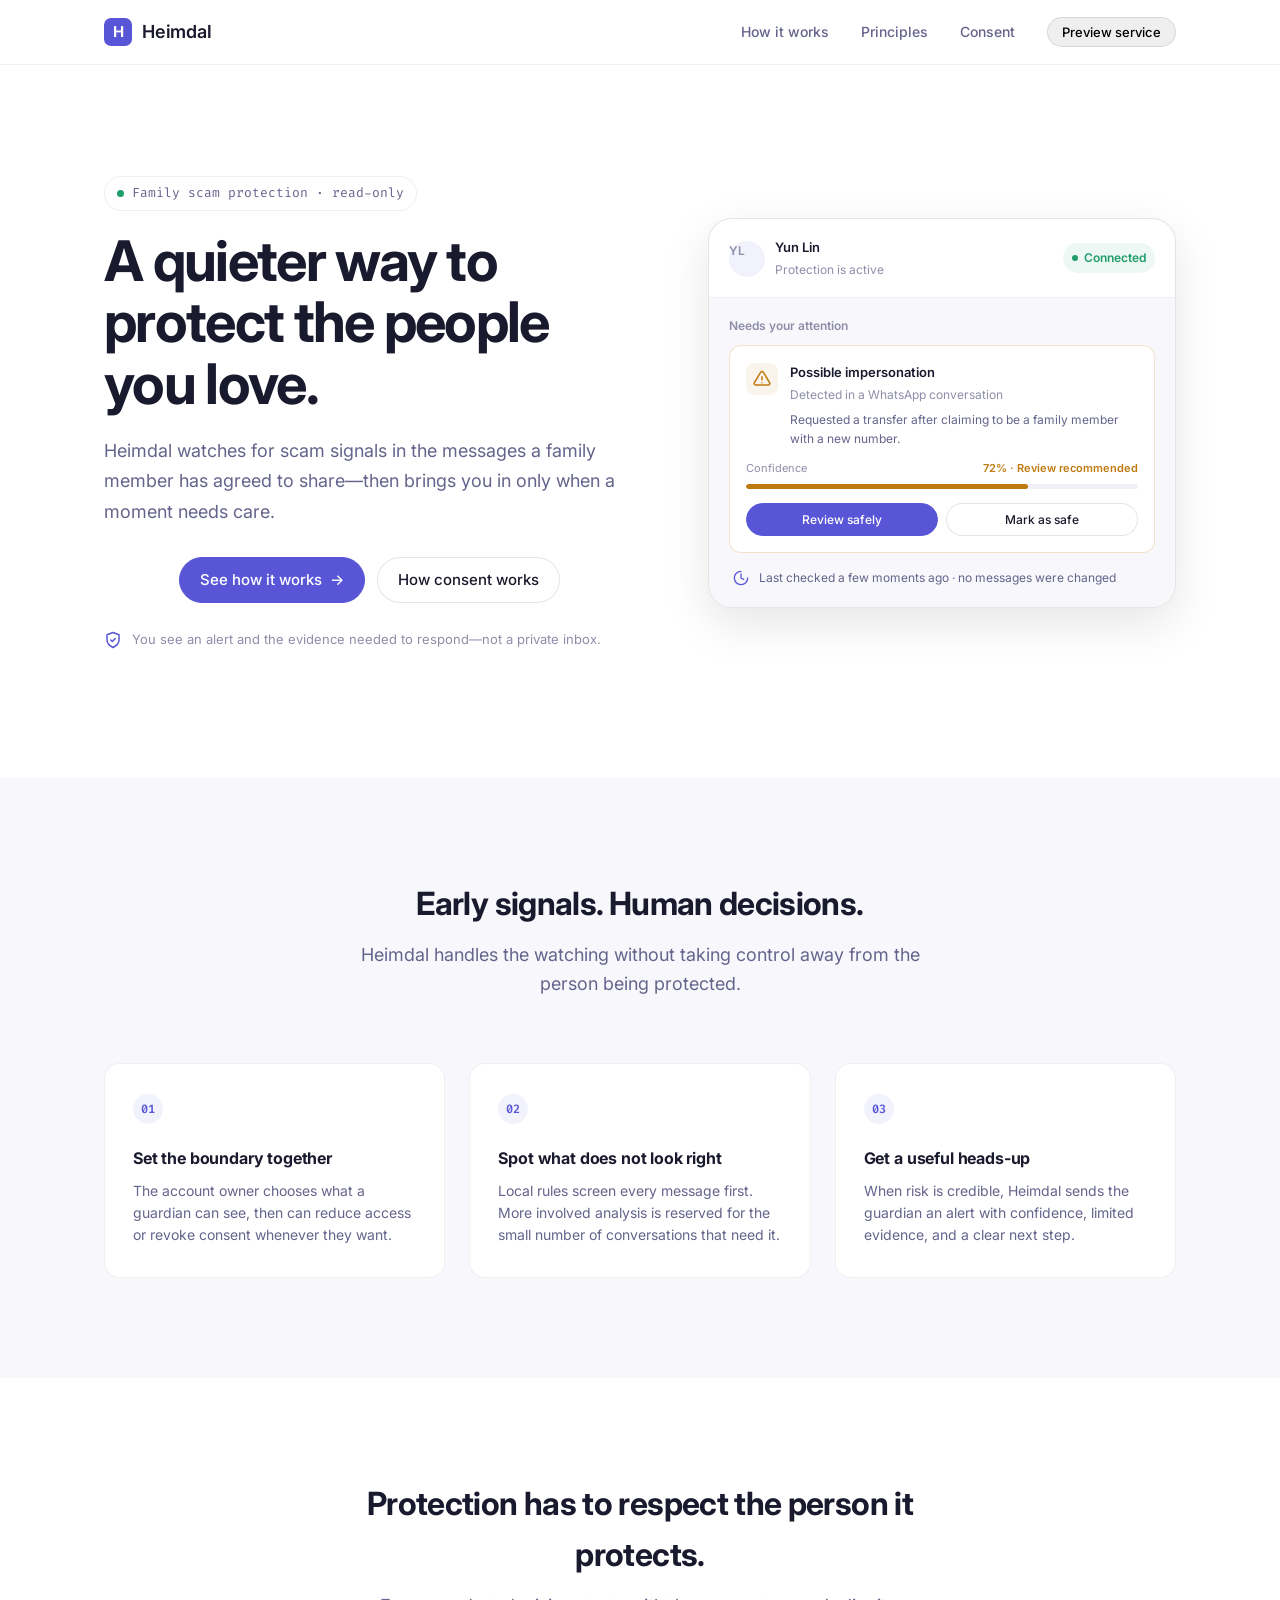
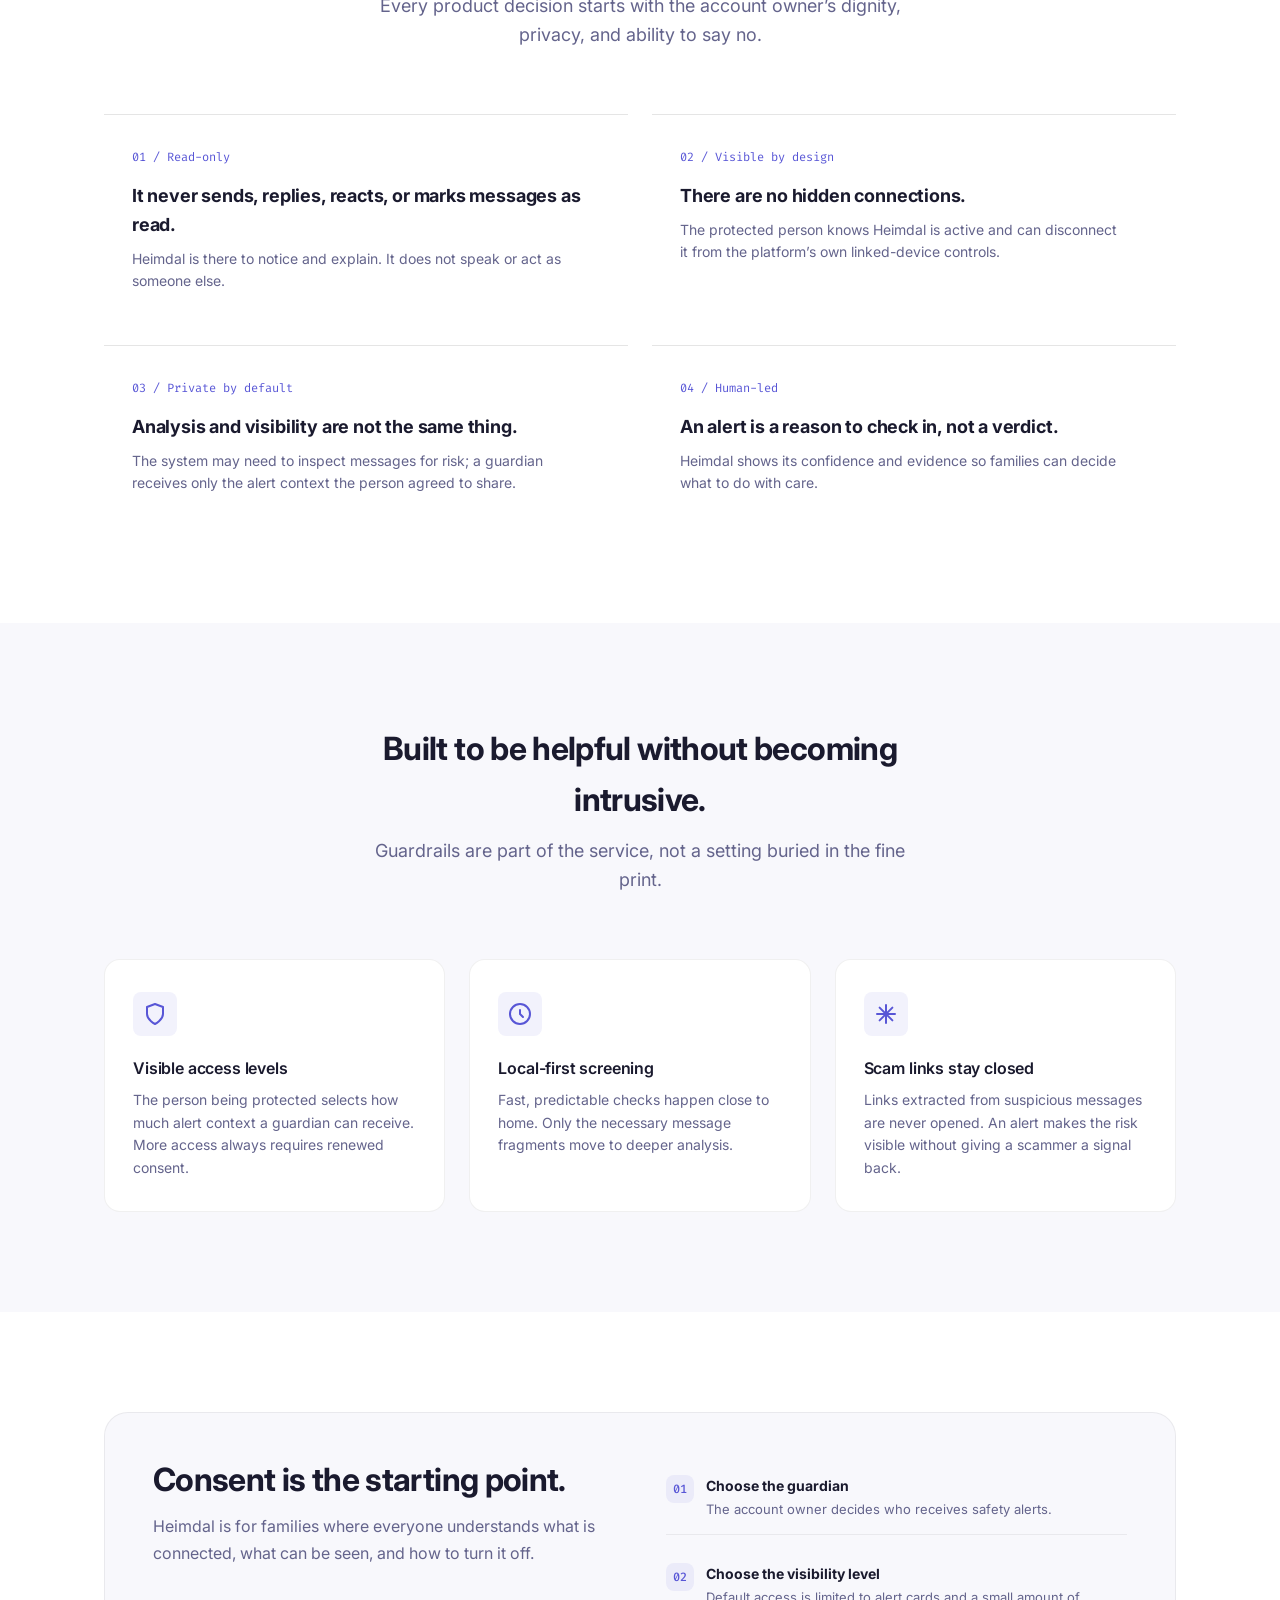
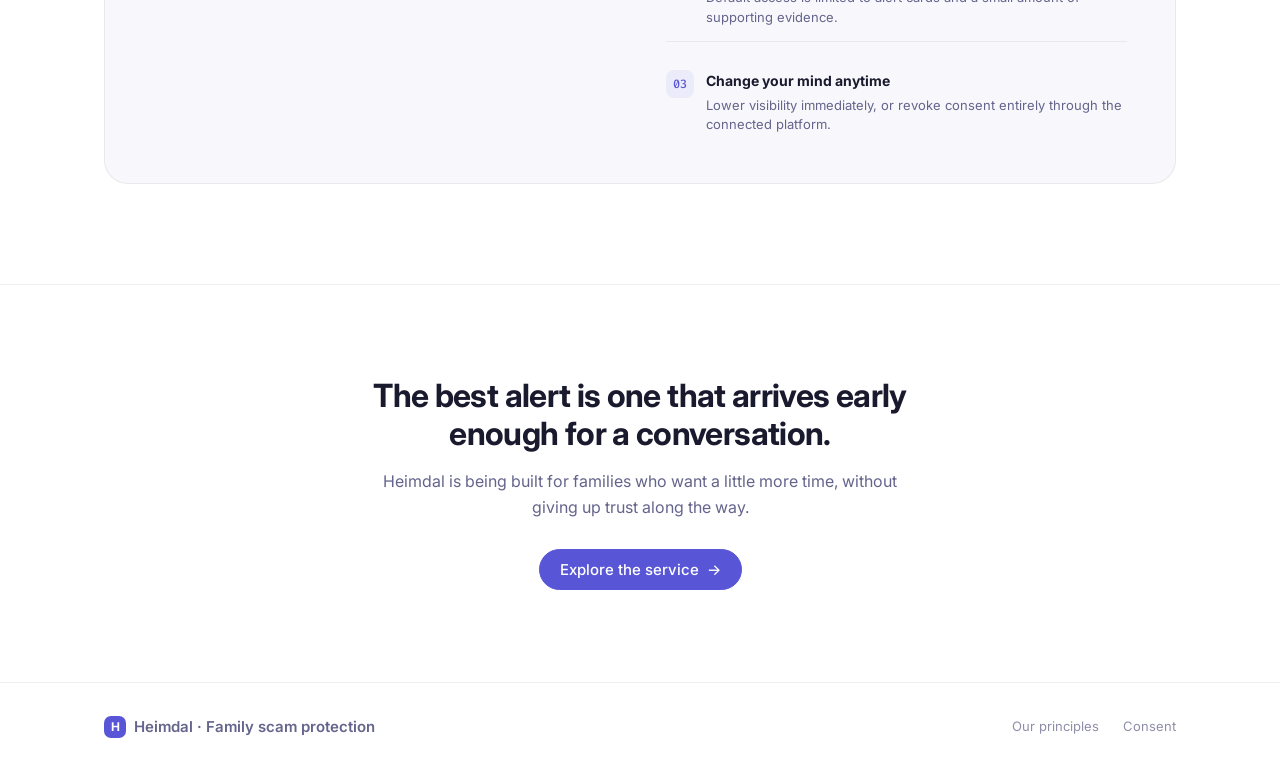
==== index.html @ e8a41fca "feat: add Heimdal service landing page" ====
<!doctype html>
<html lang="en">
  <head>
    <meta charset="utf-8" />
    <meta name="viewport" content="width=device-width, initial-scale=1" />
    <meta name="description" content="Heimdal helps families spot scam signals early while keeping the protected person's privacy in control." />
    <title>Heimdal — a quieter way to protect family</title>
    <link rel="icon" href="assets/favicon.svg" type="image/svg+xml" />
    <link rel="stylesheet" href="vendor/arlo/styles.css" />
    <style>
      .brand-mark { display:grid; place-items:center; width:28px; height:28px; border-radius:var(--radius-mark); background:var(--color-accent); color:#fff; font-size:15px; font-weight:700; letter-spacing:-.08em; }
      .hero-product { padding:144px 0 96px; overflow:hidden; }
      .hero-product .container { display:grid; grid-template-columns:minmax(0, 1fr) minmax(430px, .88fr); align-items:center; gap:72px; }
      .hero-copy { padding:32px 0; }
      .eyebrow { display:inline-flex; align-items:center; gap:8px; padding:6px 12px; border:1px solid var(--color-border); border-radius:var(--radius-pill); background:var(--color-bg); color:var(--color-text-secondary); font-family:var(--font-mono); font-size:var(--fs-xs); }
      .eyebrow-dot { width:7px; height:7px; border-radius:50%; background:var(--color-success); }
      .hero-copy h1 { max-width:620px; margin:20px 0; font-size:3.5rem; font-weight:700; line-height:1.1; letter-spacing:-.03em; }
      .hero-copy p { max-width:560px; margin:0 0 30px; color:var(--color-text-secondary); font-size:1.125rem; line-height:1.7; }
      .trust-line { display:flex; align-items:center; gap:10px; margin-top:26px; color:var(--color-text-tertiary); font-size:13px; }
      .trust-line svg { color:var(--color-accent); flex:0 0 auto; }
      .monitor-card { overflow:hidden; background:var(--color-bg); border:1px solid var(--color-border-strong); border-radius:var(--radius-xl); box-shadow:var(--shadow-xl); }
      .monitor-top { display:flex; align-items:center; justify-content:space-between; padding:18px 20px; border-bottom:1px solid var(--color-border); }
      .monitor-person { display:flex; align-items:center; gap:10px; }
      .person-avatar { display:grid; place-items:center; width:36px; height:36px; border-radius:50%; background:var(--color-accent-light); color:var(--color-accent); font-size:13px; font-weight:600; }
      .monitor-person strong, .alert-copy strong { display:block; font-size:13px; font-weight:600; }
      .monitor-person span, .alert-copy span { display:block; margin-top:2px; color:var(--color-text-tertiary); font-size:12px; }
      .status { display:inline-flex; align-items:center; gap:6px; padding:5px 9px; border-radius:var(--radius-pill); background:var(--color-success-light); color:var(--color-success); font-size:12px; font-weight:600; }
      .status i { width:6px; height:6px; border-radius:50%; background:currentColor; }
      .monitor-body { padding:18px 20px 20px; background:var(--color-bg-secondary); }
      .monitor-label { margin:0 0 10px; color:var(--color-text-tertiary); font-size:12px; font-weight:600; }
      .alert-surface { padding:16px; border:1px solid rgba(192,122,18,.22); border-radius:12px; background:#fff; }
      .alert-line { display:flex; align-items:flex-start; gap:12px; }
      .alert-icon { display:grid; place-items:center; flex:0 0 auto; width:32px; height:32px; border-radius:8px; background:var(--color-warning-light); color:var(--color-warning); }
      .alert-copy { flex:1; }
      .alert-copy p { margin:7px 0 0; color:var(--color-text-secondary); font-size:12px; line-height:1.55; }
      .confidence { margin-top:12px; }
      .confidence-row { display:flex; justify-content:space-between; margin-bottom:6px; color:var(--color-text-tertiary); font-size:11px; }
      .confidence-row b { color:var(--color-warning); font-weight:600; }
      .track { height:5px; overflow:hidden; border-radius:99px; background:var(--color-bg-tertiary); }
      .track span { display:block; width:72%; height:100%; border-radius:inherit; background:var(--color-warning); }
      .monitor-actions { display:flex; gap:8px; margin-top:14px; }
      .mini-button { flex:1; padding:8px; border:1px solid var(--color-border-strong); border-radius:var(--radius-pill); background:var(--color-bg); color:var(--color-text-primary); font:500 12px var(--font-sans); }
      .mini-button:first-child { border-color:var(--color-accent); background:var(--color-accent); color:#fff; }
      .activity { display:flex; align-items:center; gap:10px; padding:15px 4px 0; color:var(--color-text-secondary); font-size:12px; }
      .activity svg { color:var(--color-accent); }
      .guardrail { padding:28px; border:1px solid var(--color-border); border-radius:var(--radius-lg); background:var(--color-bg); }
      .guardrail h3 { margin:0 0 20px; font-size:1rem; letter-spacing:-.01em; }
      .guardrail-list { display:grid; gap:14px; margin:0; padding:0; list-style:none; }
      .guardrail-list li { display:flex; gap:10px; color:var(--color-text-secondary); font-size:14px; line-height:1.5; }
      .guardrail-list svg { flex:0 0 auto; color:var(--color-success); margin-top:1px; }
      .guardrail-note { margin:20px 0 0; padding-top:18px; border-top:1px solid var(--color-border); color:var(--color-text-tertiary); font-size:12px; line-height:1.6; }
      .principles { padding:100px 0; }
      .principle-grid { display:grid; grid-template-columns:repeat(2, 1fr); gap:24px; }
      .principle { padding:28px; border-top:1px solid var(--color-border-strong); }
      .principle-number { color:var(--color-accent); font-family:var(--font-mono); font-size:12px; }
      .principle h3 { margin:14px 0 8px; font-size:1.125rem; letter-spacing:-.01em; }
      .principle p { max-width:440px; margin:0; color:var(--color-text-secondary); font-size:14px; line-height:1.6; }
      .workflow { padding:100px 0; background:var(--color-bg-secondary); }
      .workflow-grid { display:grid; grid-template-columns:repeat(3, 1fr); gap:24px; }
      .workflow-card { position:relative; padding:30px 28px; border:1px solid var(--color-border); border-radius:var(--radius-lg); background:var(--color-bg); }
      .workflow-step { display:grid; place-items:center; width:30px; height:30px; margin-bottom:22px; border-radius:50%; background:var(--color-accent-light); color:var(--color-accent); font:600 12px var(--font-mono); }
      .workflow-card h3 { margin:0 0 8px; font-size:1rem; letter-spacing:-.01em; }
      .workflow-card p { margin:0; color:var(--color-text-secondary); font-size:14px; line-height:1.6; }
      .privacy { padding:100px 0; }
      .privacy-panel { display:grid; grid-template-columns:1fr 1fr; gap:52px; padding:48px; border:1px solid var(--color-border); border-radius:var(--radius-xl); background:var(--color-bg-secondary); }
      .privacy-panel h2 { margin:0 0 14px; font-size:2rem; line-height:1.2; letter-spacing:-.02em; }
      .privacy-panel > div > p { max-width:480px; margin:0; color:var(--color-text-secondary); font-size:16px; line-height:1.65; }
      .consent-points { display:grid; gap:14px; }
      .consent-point { display:flex; gap:12px; padding:14px 0; border-bottom:1px solid var(--color-border); }
      .consent-point:last-child { border:0; padding-bottom:0; }
      .consent-point span { display:grid; place-items:center; flex:0 0 auto; width:28px; height:28px; border-radius:8px; background:var(--color-accent-light); color:var(--color-accent); font:500 12px var(--font-mono); }
      .consent-point strong { display:block; margin-bottom:3px; font-size:14px; }
      .consent-point p { margin:0; color:var(--color-text-secondary); font-size:13px; line-height:1.5; }
      .cta { padding:92px 0; border-top:1px solid var(--color-border); text-align:center; }
      .cta h2 { max-width:600px; margin:0 auto 16px; font-size:2rem; line-height:1.2; letter-spacing:-.02em; }
      .cta p { max-width:520px; margin:0 auto 28px; color:var(--color-text-secondary); font-size:16px; line-height:1.6; }
      .modal { width:min(440px, calc(100% - 32px)); padding:0; border:1px solid var(--color-border); border-radius:var(--radius-lg); box-shadow:var(--shadow-xl); color:var(--color-text-primary); }
      .modal::backdrop { background:var(--color-scrim); }
      .modal-inner { padding:28px; }
      .modal h2 { margin:0 0 10px; font-size:1.25rem; letter-spacing:-.02em; }
      .modal p { margin:0 0 22px; color:var(--color-text-secondary); line-height:1.6; }
      .modal-actions { display:flex; justify-content:flex-end; gap:10px; }
      @media (max-width:900px) { .hero-product .container { grid-template-columns:1fr; gap:28px; } .hero-copy { padding-bottom:0; text-align:center; } .hero-copy h1, .hero-copy p { margin-left:auto; margin-right:auto; } .trust-line { justify-content:center; } .monitor-card { max-width:560px; width:100%; margin:0 auto; } .privacy-panel { grid-template-columns:1fr; gap:32px; } }
      @media (max-width:640px) { .hero-product { padding:116px 0 64px; } .hero-copy h1 { font-size:2.5rem; } .principle-grid, .workflow-grid { grid-template-columns:1fr; } .privacy-panel { padding:28px 24px; } .privacy-panel h2 { font-size:1.75rem; } }
    </style>
  </head>
  <body>
    <nav class="nav" aria-label="Primary navigation">
      <div class="container nav-inner">
        <a class="nav-brand" href="#top" aria-label="Heimdal home"><span class="brand-mark" aria-hidden="true">H</span><span>Heimdal</span></a>
        <button class="nav-toggle" type="button" aria-label="Toggle navigation" aria-expanded="false">
          <svg width="24" height="24" viewBox="0 0 24 24" fill="none" stroke="currentColor" stroke-width="2" stroke-linecap="round"><path d="M4 6h16M4 12h16M4 18h16" /></svg>
        </button>
        <div class="nav-links" id="nav-links">
          <a href="#how-it-works">How it works</a>
          <a href="#principles">Principles</a>
          <a href="#consent">Consent</a>
          <button class="btn btn-sm" type="button" data-open-dialog>Preview service</button>
        </div>
      </div>
    </nav>

    <main id="top">
      <section class="hero-product" aria-labelledby="hero-title">
        <div class="container">
          <div class="hero-copy">
            <span class="eyebrow"><span class="eyebrow-dot" aria-hidden="true"></span>Family scam protection · read-only</span>
            <h1 id="hero-title">A quieter way to protect the people you love.</h1>
            <p>Heimdal watches for scam signals in the messages a family member has agreed to share—then brings you in only when a moment needs care.</p>
            <div class="hero-actions">
              <a class="btn btn-primary" href="#how-it-works">See how it works <span aria-hidden="true">→</span></a>
              <a class="btn btn-secondary" href="#consent">How consent works</a>
            </div>
            <div class="trust-line">
              <svg width="18" height="18" viewBox="0 0 24 24" fill="none" stroke="currentColor" stroke-width="2" stroke-linecap="round" stroke-linejoin="round" aria-hidden="true"><path d="M12 22s8-4 8-10V5l-8-3-8 3v7c0 6 8 10 8 10Z" /><path d="m9 12 2 2 4-4" /></svg>
              You see an alert and the evidence needed to respond—not a private inbox.
            </div>
          </div>

          <div class="monitor-card" aria-label="Example Heimdal scam alert">
            <div class="monitor-top">
              <div class="monitor-person"><span class="person-avatar">YL</span><div><strong>Yun Lin</strong><span>Protection is active</span></div></div>
              <span class="status"><i></i>Connected</span>
            </div>
            <div class="monitor-body">
              <p class="monitor-label">Needs your attention</p>
              <div class="alert-surface">
                <div class="alert-line">
                  <span class="alert-icon" aria-hidden="true"><svg width="18" height="18" viewBox="0 0 24 24" fill="none" stroke="currentColor" stroke-width="2" stroke-linecap="round" stroke-linejoin="round"><path d="M10.3 2.9 1.8 17a2 2 0 0 0 1.7 3h17a2 2 0 0 0 1.7-3L13.7 2.9a2 2 0 0 0-3.4 0Z" /><path d="M12 9v4M12 17h.01" /></svg></span>
                  <div class="alert-copy"><strong>Possible impersonation</strong><span>Detected in a WhatsApp conversation</span><p>Requested a transfer after claiming to be a family member with a new number.</p></div>
                </div>
                <div class="confidence"><div class="confidence-row"><span>Confidence</span><b>72% · Review recommended</b></div><div class="track"><span></span></div></div>
                <div class="monitor-actions"><button class="mini-button" type="button">Review safely</button><button class="mini-button" type="button">Mark as safe</button></div>
              </div>
              <div class="activity"><svg width="16" height="16" viewBox="0 0 24 24" fill="none" stroke="currentColor" stroke-width="2" stroke-linecap="round" stroke-linejoin="round" aria-hidden="true"><path d="M12 2a10 10 0 1 0 10 10" /><path d="M12 6v6l4 2" /></svg>Last checked a few moments ago · no messages were changed</div>
            </div>
          </div>
        </div>
      </section>

      <section class="workflow" id="how-it-works" aria-labelledby="workflow-title">
        <div class="container">
          <header class="section-header"><h2 id="workflow-title">Early signals. Human decisions.</h2><p>Heimdal handles the watching without taking control away from the person being protected.</p></header>
          <div class="workflow-grid">
            <article class="workflow-card"><span class="workflow-step">01</span><h3>Set the boundary together</h3><p>The account owner chooses what a guardian can see, then can reduce access or revoke consent whenever they want.</p></article>
            <article class="workflow-card"><span class="workflow-step">02</span><h3>Spot what does not look right</h3><p>Local rules screen every message first. More involved analysis is reserved for the small number of conversations that need it.</p></article>
            <article class="workflow-card"><span class="workflow-step">03</span><h3>Get a useful heads-up</h3><p>When risk is credible, Heimdal sends the guardian an alert with confidence, limited evidence, and a clear next step.</p></article>
          </div>
        </div>
      </section>

      <section class="principles" id="principles" aria-labelledby="principles-title">
        <div class="container">
          <header class="section-header"><h2 id="principles-title">Protection has to respect the person it protects.</h2><p>Every product decision starts with the account owner’s dignity, privacy, and ability to say no.</p></header>
          <div class="principle-grid">
            <article class="principle"><span class="principle-number">01 / Read-only</span><h3>It never sends, replies, reacts, or marks messages as read.</h3><p>Heimdal is there to notice and explain. It does not speak or act as someone else.</p></article>
            <article class="principle"><span class="principle-number">02 / Visible by design</span><h3>There are no hidden connections.</h3><p>The protected person knows Heimdal is active and can disconnect it from the platform’s own linked-device controls.</p></article>
            <article class="principle"><span class="principle-number">03 / Private by default</span><h3>Analysis and visibility are not the same thing.</h3><p>The system may need to inspect messages for risk; a guardian receives only the alert context the person agreed to share.</p></article>
            <article class="principle"><span class="principle-number">04 / Human-led</span><h3>An alert is a reason to check in, not a verdict.</h3><p>Heimdal shows its confidence and evidence so families can decide what to do with care.</p></article>
          </div>
        </div>
      </section>

      <section class="features" aria-labelledby="guardrails-title">
        <div class="container">
          <header class="section-header"><h2 id="guardrails-title">Built to be helpful without becoming intrusive.</h2><p>Guardrails are part of the service, not a setting buried in the fine print.</p></header>
          <div class="features-grid">
            <article class="feature-card"><span class="feature-icon" aria-hidden="true"><svg width="24" height="24" viewBox="0 0 24 24" fill="none" stroke="currentColor" stroke-width="2" stroke-linecap="round" stroke-linejoin="round"><path d="M12 22s8-4 8-10V5l-8-3-8 3v7c0 6 8 10 8 10Z" /></svg></span><h3>Visible access levels</h3><p>The person being protected selects how much alert context a guardian can receive. More access always requires renewed consent.</p></article>
            <article class="feature-card"><span class="feature-icon" aria-hidden="true"><svg width="24" height="24" viewBox="0 0 24 24" fill="none" stroke="currentColor" stroke-width="2" stroke-linecap="round" stroke-linejoin="round"><circle cx="12" cy="12" r="10" /><path d="M12 8v4l3 3" /></svg></span><h3>Local-first screening</h3><p>Fast, predictable checks happen close to home. Only the necessary message fragments move to deeper analysis.</p></article>
            <article class="feature-card"><span class="feature-icon" aria-hidden="true"><svg width="24" height="24" viewBox="0 0 24 24" fill="none" stroke="currentColor" stroke-width="2" stroke-linecap="round" stroke-linejoin="round"><path d="M12 3v18M3 12h18" /><path d="M5.6 5.6 18.4 18.4M18.4 5.6 5.6 18.4" /></svg></span><h3>Scam links stay closed</h3><p>Links extracted from suspicious messages are never opened. An alert makes the risk visible without giving a scammer a signal back.</p></article>
          </div>
        </div>
      </section>

      <section class="privacy" id="consent" aria-labelledby="consent-title">
        <div class="container">
          <div class="privacy-panel">
            <div><h2 id="consent-title">Consent is the starting point.</h2><p>Heimdal is for families where everyone understands what is connected, what can be seen, and how to turn it off.</p></div>
            <div class="consent-points">
              <div class="consent-point"><span>01</span><div><strong>Choose the guardian</strong><p>The account owner decides who receives safety alerts.</p></div></div>
              <div class="consent-point"><span>02</span><div><strong>Choose the visibility level</strong><p>Default access is limited to alert cards and a small amount of supporting evidence.</p></div></div>
              <div class="consent-point"><span>03</span><div><strong>Change your mind anytime</strong><p>Lower visibility immediately, or revoke consent entirely through the connected platform.</p></div></div>
            </div>
          </div>
        </div>
      </section>

      <section class="cta" aria-labelledby="cta-title">
        <div class="container"><h2 id="cta-title">The best alert is one that arrives early enough for a conversation.</h2><p>Heimdal is being built for families who want a little more time, without giving up trust along the way.</p><button class="btn btn-primary" type="button" data-open-dialog>Explore the service <span aria-hidden="true">→</span></button></div>
      </section>
    </main>

    <footer class="footer"><div class="container footer-inner"><div class="footer-brand"><span class="brand-mark" aria-hidden="true" style="width:22px;height:22px;font-size:12px">H</span><span>Heimdal · Family scam protection</span></div><div class="footer-links"><a href="#principles">Our principles</a><a href="#consent">Consent</a></div></div></footer>

    <dialog class="modal" aria-labelledby="dialog-title">
      <div class="modal-inner"><h2 id="dialog-title">A service built with care.</h2><p>This standalone preview introduces Heimdal’s approach to family scam protection. It does not collect information or connect to any accounts.</p><div class="modal-actions"><button class="btn btn-secondary" type="button" data-close-dialog>Close</button><a class="btn btn-primary" href="#principles" data-close-dialog>Read our principles</a></div></div>
    </dialog>

    <script>
      const toggle = document.querySelector('.nav-toggle');
      const links = document.querySelector('.nav-links');
      const dialog = document.querySelector('dialog');
      toggle.addEventListener('click', () => { const open = links.classList.toggle('open'); toggle.setAttribute('aria-expanded', String(open)); });
      document.querySelectorAll('.nav-links a').forEach((link) => link.addEventListener('click', () => { links.classList.remove('open'); toggle.setAttribute('aria-expanded', 'false'); }));
      document.querySelectorAll('[data-open-dialog]').forEach((button) => button.addEventListener('click', () => dialog.showModal()));
      document.querySelectorAll('[data-close-dialog]').forEach((button) => button.addEventListener('click', () => dialog.close()));
    </script>
  </body>
</html>
---- vendor/arlo/styles.css ----
@import url('tokens/fonts.css');
@import url('tokens/colors.css');
@import url('tokens/typography.css');
@import url('tokens/effects.css');
@import url('css/base.css');
@import url('css/components.css');
@import url('css/ui.css');
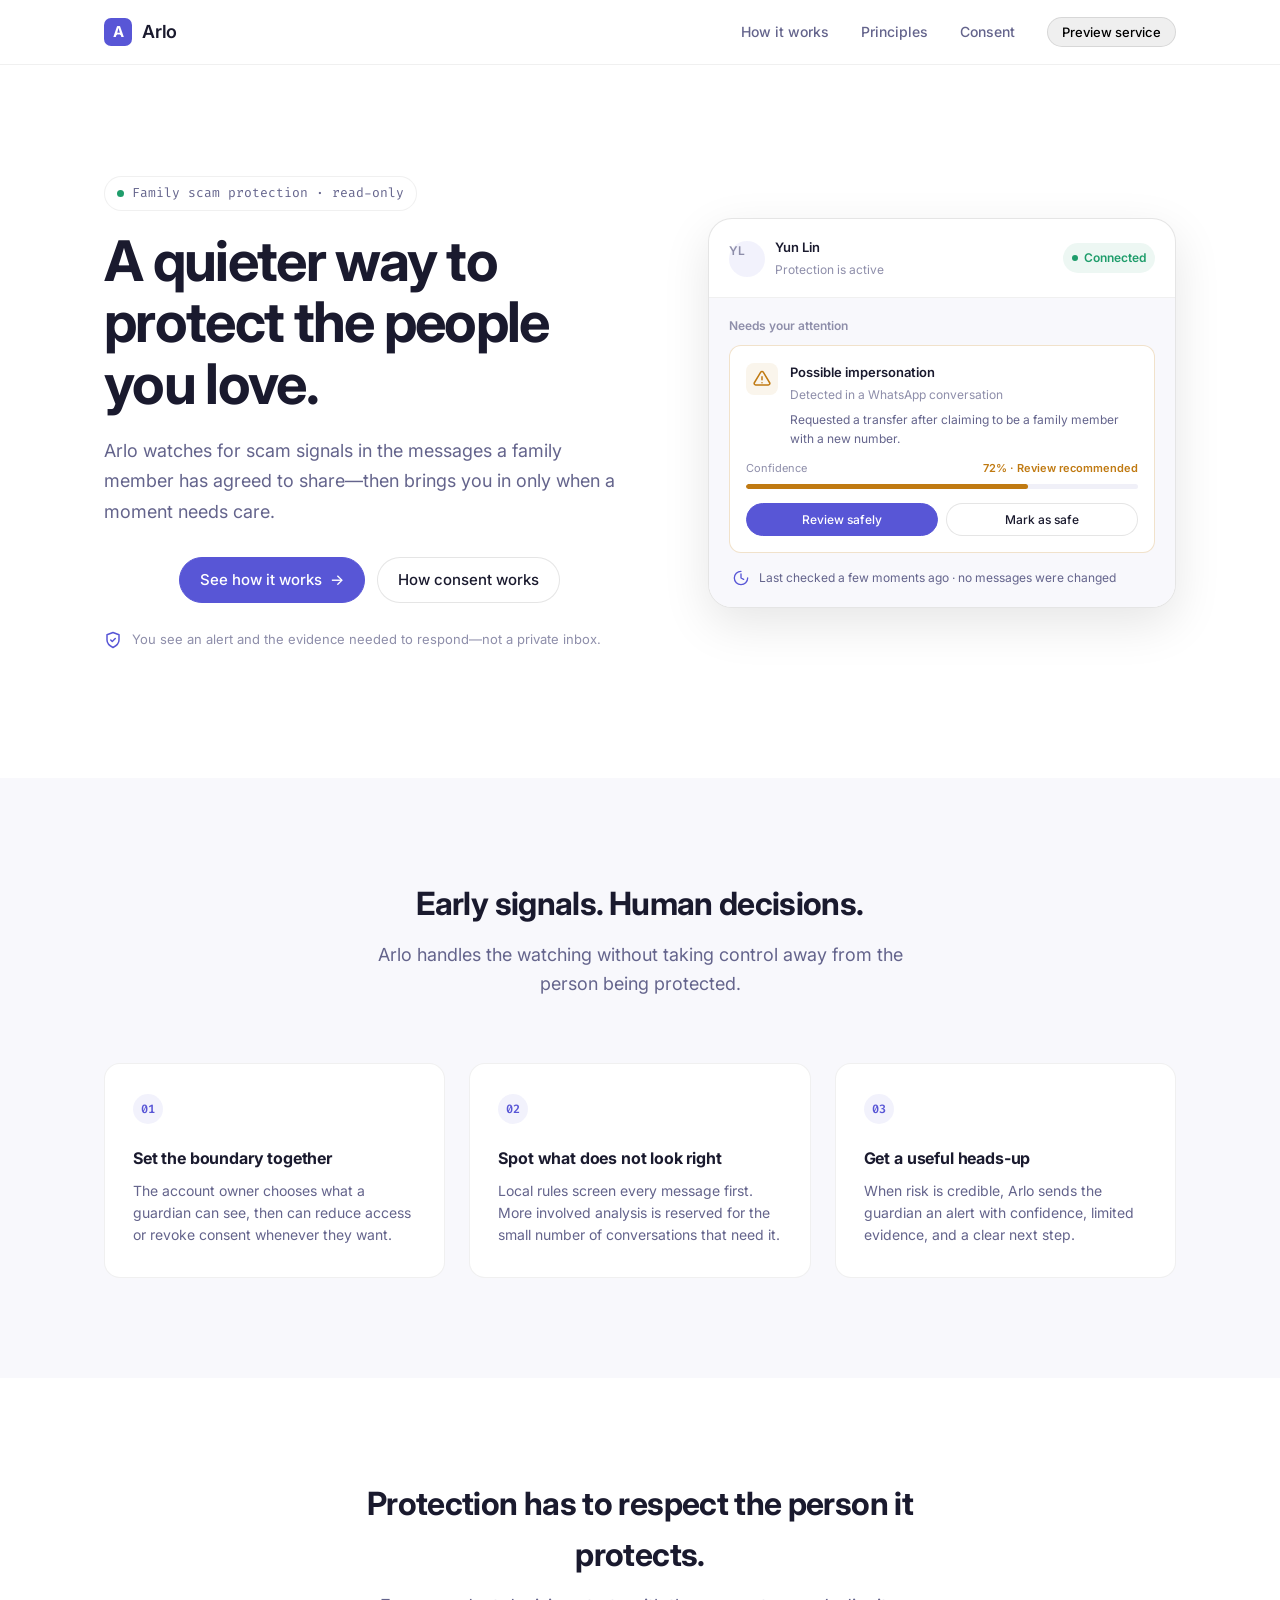
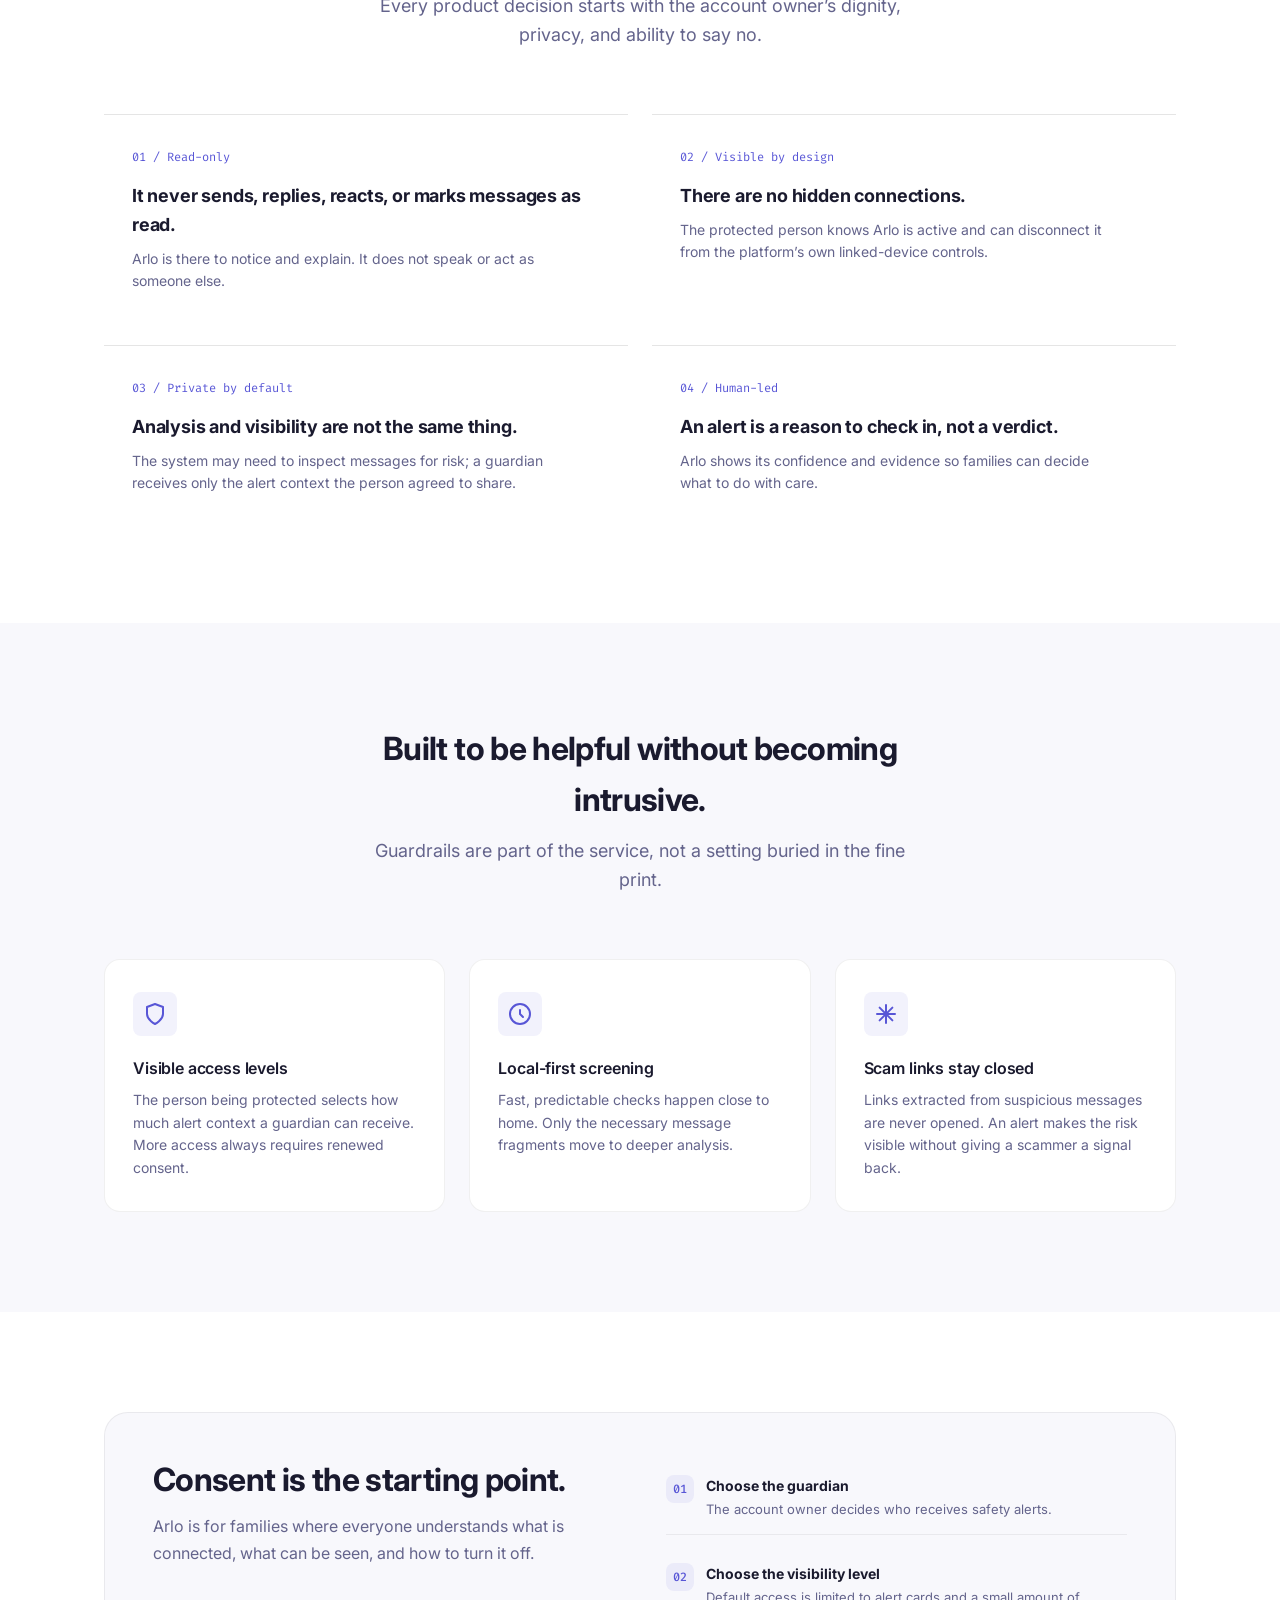
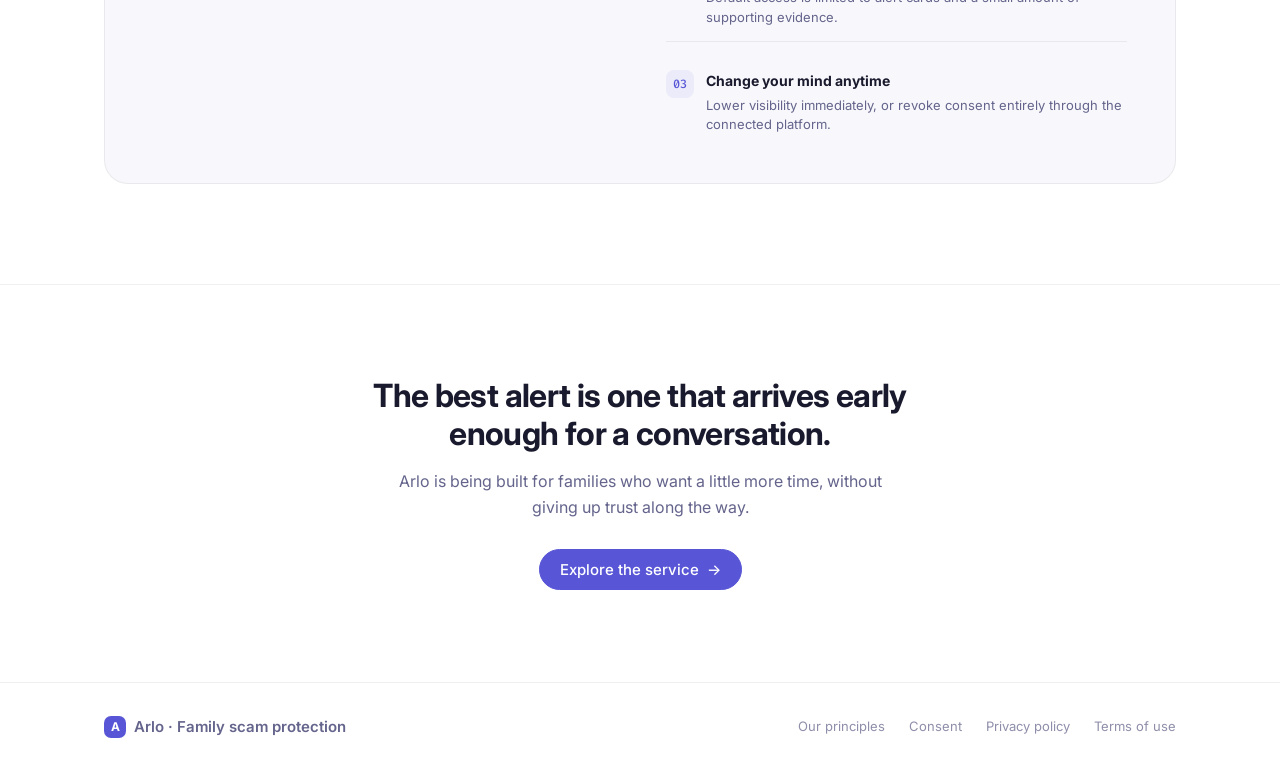
==== commit f29e52c0: "docs: publish Arlo privacy and terms pages" ====
--- a/index.html
+++ b/index.html
@@ -3,8 +3,8 @@
   <head>
     <meta charset="utf-8" />
     <meta name="viewport" content="width=device-width, initial-scale=1" />
-    <meta name="description" content="Heimdal helps families spot scam signals early while keeping the protected person's privacy in control." />
-    <title>Heimdal — a quieter way to protect family</title>
+    <meta name="description" content="Arlo helps families spot scam signals early while keeping the protected person's privacy in control." />
+    <title>Arlo — a quieter way to protect family</title>
     <link rel="icon" href="assets/favicon.svg" type="image/svg+xml" />
     <link rel="stylesheet" href="vendor/arlo/styles.css" />
     <style>
@@ -87,7 +87,7 @@
   <body>
     <nav class="nav" aria-label="Primary navigation">
       <div class="container nav-inner">
-        <a class="nav-brand" href="#top" aria-label="Heimdal home"><span class="brand-mark" aria-hidden="true">H</span><span>Heimdal</span></a>
+        <a class="nav-brand" href="#top" aria-label="Arlo home"><span class="brand-mark" aria-hidden="true">A</span><span>Arlo</span></a>
         <button class="nav-toggle" type="button" aria-label="Toggle navigation" aria-expanded="false">
           <svg width="24" height="24" viewBox="0 0 24 24" fill="none" stroke="currentColor" stroke-width="2" stroke-linecap="round"><path d="M4 6h16M4 12h16M4 18h16" /></svg>
         </button>
@@ -106,7 +106,7 @@
           <div class="hero-copy">
             <span class="eyebrow"><span class="eyebrow-dot" aria-hidden="true"></span>Family scam protection · read-only</span>
             <h1 id="hero-title">A quieter way to protect the people you love.</h1>
-            <p>Heimdal watches for scam signals in the messages a family member has agreed to share—then brings you in only when a moment needs care.</p>
+            <p>Arlo watches for scam signals in the messages a family member has agreed to share—then brings you in only when a moment needs care.</p>
             <div class="hero-actions">
               <a class="btn btn-primary" href="#how-it-works">See how it works <span aria-hidden="true">→</span></a>
               <a class="btn btn-secondary" href="#consent">How consent works</a>
@@ -117,7 +117,7 @@
             </div>
           </div>
 
-          <div class="monitor-card" aria-label="Example Heimdal scam alert">
+          <div class="monitor-card" aria-label="Example Arlo scam alert">
             <div class="monitor-top">
               <div class="monitor-person"><span class="person-avatar">YL</span><div><strong>Yun Lin</strong><span>Protection is active</span></div></div>
               <span class="status"><i></i>Connected</span>
@@ -140,11 +140,11 @@
 
       <section class="workflow" id="how-it-works" aria-labelledby="workflow-title">
         <div class="container">
-          <header class="section-header"><h2 id="workflow-title">Early signals. Human decisions.</h2><p>Heimdal handles the watching without taking control away from the person being protected.</p></header>
+          <header class="section-header"><h2 id="workflow-title">Early signals. Human decisions.</h2><p>Arlo handles the watching without taking control away from the person being protected.</p></header>
           <div class="workflow-grid">
             <article class="workflow-card"><span class="workflow-step">01</span><h3>Set the boundary together</h3><p>The account owner chooses what a guardian can see, then can reduce access or revoke consent whenever they want.</p></article>
             <article class="workflow-card"><span class="workflow-step">02</span><h3>Spot what does not look right</h3><p>Local rules screen every message first. More involved analysis is reserved for the small number of conversations that need it.</p></article>
-            <article class="workflow-card"><span class="workflow-step">03</span><h3>Get a useful heads-up</h3><p>When risk is credible, Heimdal sends the guardian an alert with confidence, limited evidence, and a clear next step.</p></article>
+            <article class="workflow-card"><span class="workflow-step">03</span><h3>Get a useful heads-up</h3><p>When risk is credible, Arlo sends the guardian an alert with confidence, limited evidence, and a clear next step.</p></article>
           </div>
         </div>
       </section>
@@ -153,10 +153,10 @@
         <div class="container">
           <header class="section-header"><h2 id="principles-title">Protection has to respect the person it protects.</h2><p>Every product decision starts with the account owner’s dignity, privacy, and ability to say no.</p></header>
           <div class="principle-grid">
-            <article class="principle"><span class="principle-number">01 / Read-only</span><h3>It never sends, replies, reacts, or marks messages as read.</h3><p>Heimdal is there to notice and explain. It does not speak or act as someone else.</p></article>
-            <article class="principle"><span class="principle-number">02 / Visible by design</span><h3>There are no hidden connections.</h3><p>The protected person knows Heimdal is active and can disconnect it from the platform’s own linked-device controls.</p></article>
+            <article class="principle"><span class="principle-number">01 / Read-only</span><h3>It never sends, replies, reacts, or marks messages as read.</h3><p>Arlo is there to notice and explain. It does not speak or act as someone else.</p></article>
+            <article class="principle"><span class="principle-number">02 / Visible by design</span><h3>There are no hidden connections.</h3><p>The protected person knows Arlo is active and can disconnect it from the platform’s own linked-device controls.</p></article>
             <article class="principle"><span class="principle-number">03 / Private by default</span><h3>Analysis and visibility are not the same thing.</h3><p>The system may need to inspect messages for risk; a guardian receives only the alert context the person agreed to share.</p></article>
-            <article class="principle"><span class="principle-number">04 / Human-led</span><h3>An alert is a reason to check in, not a verdict.</h3><p>Heimdal shows its confidence and evidence so families can decide what to do with care.</p></article>
+            <article class="principle"><span class="principle-number">04 / Human-led</span><h3>An alert is a reason to check in, not a verdict.</h3><p>Arlo shows its confidence and evidence so families can decide what to do with care.</p></article>
           </div>
         </div>
       </section>
@@ -175,7 +175,7 @@
       <section class="privacy" id="consent" aria-labelledby="consent-title">
         <div class="container">
           <div class="privacy-panel">
-            <div><h2 id="consent-title">Consent is the starting point.</h2><p>Heimdal is for families where everyone understands what is connected, what can be seen, and how to turn it off.</p></div>
+            <div><h2 id="consent-title">Consent is the starting point.</h2><p>Arlo is for families where everyone understands what is connected, what can be seen, and how to turn it off.</p></div>
             <div class="consent-points">
               <div class="consent-point"><span>01</span><div><strong>Choose the guardian</strong><p>The account owner decides who receives safety alerts.</p></div></div>
               <div class="consent-point"><span>02</span><div><strong>Choose the visibility level</strong><p>Default access is limited to alert cards and a small amount of supporting evidence.</p></div></div>
@@ -186,14 +186,14 @@
       </section>
 
       <section class="cta" aria-labelledby="cta-title">
-        <div class="container"><h2 id="cta-title">The best alert is one that arrives early enough for a conversation.</h2><p>Heimdal is being built for families who want a little more time, without giving up trust along the way.</p><button class="btn btn-primary" type="button" data-open-dialog>Explore the service <span aria-hidden="true">→</span></button></div>
+        <div class="container"><h2 id="cta-title">The best alert is one that arrives early enough for a conversation.</h2><p>Arlo is being built for families who want a little more time, without giving up trust along the way.</p><button class="btn btn-primary" type="button" data-open-dialog>Explore the service <span aria-hidden="true">→</span></button></div>
       </section>
     </main>
 
-    <footer class="footer"><div class="container footer-inner"><div class="footer-brand"><span class="brand-mark" aria-hidden="true" style="width:22px;height:22px;font-size:12px">H</span><span>Heimdal · Family scam protection</span></div><div class="footer-links"><a href="#principles">Our principles</a><a href="#consent">Consent</a></div></div></footer>
+    <footer class="footer"><div class="container footer-inner"><div class="footer-brand"><span class="brand-mark" aria-hidden="true" style="width:22px;height:22px;font-size:12px">A</span><span>Arlo · Family scam protection</span></div><div class="footer-links"><a href="#principles">Our principles</a><a href="#consent">Consent</a><a href="docs/privacy-policy.html">Privacy policy</a><a href="docs/terms-of-use.html">Terms of use</a></div></div></footer>
 
     <dialog class="modal" aria-labelledby="dialog-title">
-      <div class="modal-inner"><h2 id="dialog-title">A service built with care.</h2><p>This standalone preview introduces Heimdal’s approach to family scam protection. It does not collect information or connect to any accounts.</p><div class="modal-actions"><button class="btn btn-secondary" type="button" data-close-dialog>Close</button><a class="btn btn-primary" href="#principles" data-close-dialog>Read our principles</a></div></div>
+      <div class="modal-inner"><h2 id="dialog-title">A service built with care.</h2><p>This standalone preview introduces Arlo’s approach to family scam protection. It does not collect information or connect to any accounts.</p><div class="modal-actions"><button class="btn btn-secondary" type="button" data-close-dialog>Close</button><a class="btn btn-primary" href="#principles" data-close-dialog>Read our principles</a></div></div>
     </dialog>
 
     <script>
